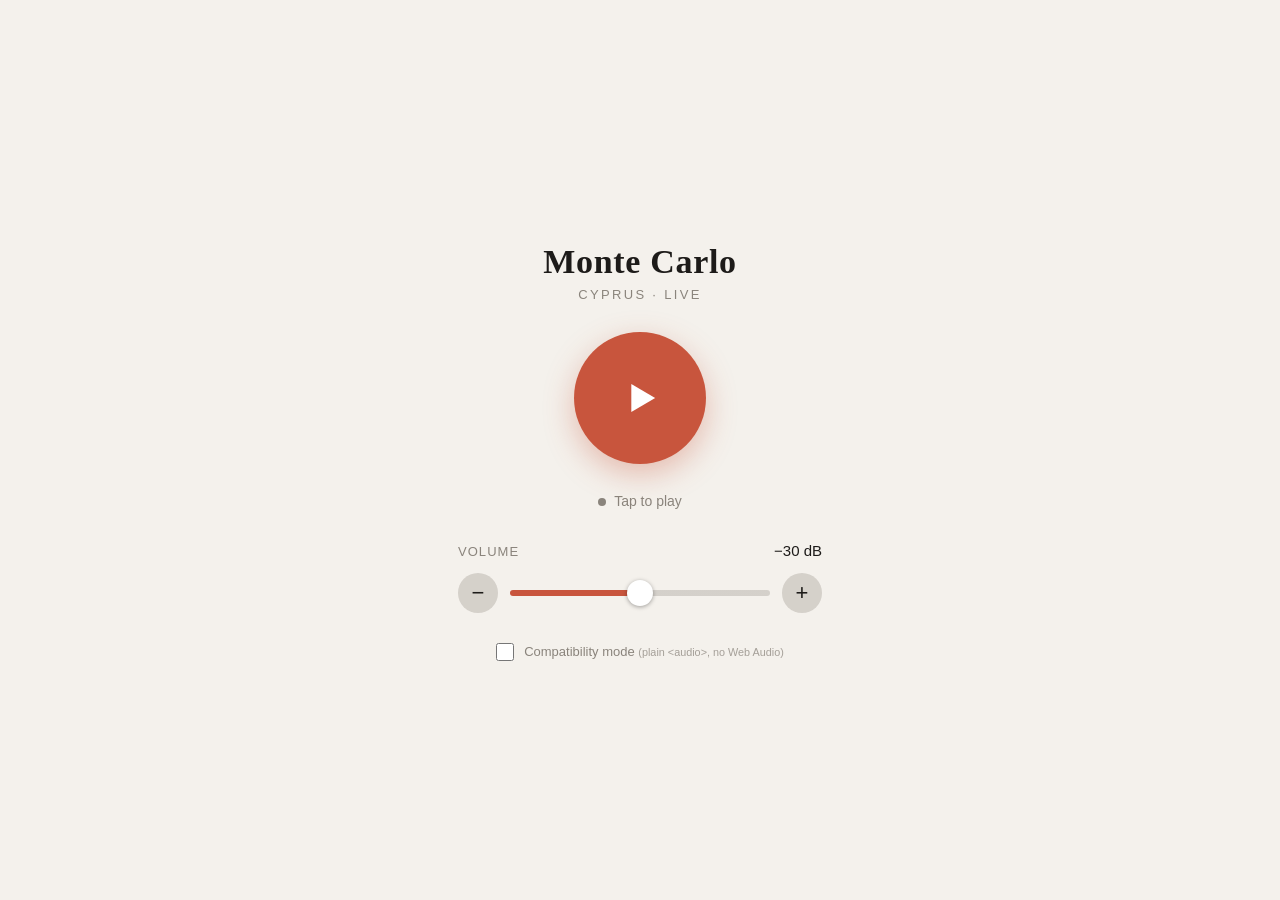
==== index.html @ e3ecef68 "Monte Carlo Cyprus Telegram Mini App: player with Web Audio dB volume Co-Authored-By: Claude Opus 5." ====
<!doctype html>
<html lang="en">
<head>
  <meta charset="utf-8">
  <meta name="viewport" content="width=device-width, initial-scale=1, viewport-fit=cover, user-scalable=no">
  <meta name="color-scheme" content="light dark">
  <title>Monte Carlo Cyprus · Live</title>
  <link rel="icon" href="icon.svg" type="image/svg+xml">
  <link rel="apple-touch-icon" href="icon-512.png">
  <link rel="stylesheet" href="style.css">
  <script src="https://telegram.org/js/telegram-web-app.js"></script>
</head>
<body>
  <main class="app">
    <header class="station">
      <h1 class="title">Monte Carlo</h1>
      <p class="subtitle">Cyprus · live</p>
    </header>

    <button id="play" class="play" type="button" aria-label="Play">
      <svg class="ico ico-play" viewBox="0 0 24 24" aria-hidden="true"><path d="M8 5.5v13l11-6.5z"/></svg>
      <svg class="ico ico-pause" viewBox="0 0 24 24" aria-hidden="true"><path d="M7 5h3.5v14H7zM13.5 5H17v14h-3.5z"/></svg>
    </button>

    <div id="status" class="status" data-state="idle" role="status" aria-live="polite">
      <span class="dot"></span><span id="status-text">Tap to play</span>
    </div>

    <section class="volume" aria-label="Volume">
      <div class="vol-head">
        <span class="label">Volume</span>
        <output id="vol-value" class="vol-value">-30 dB</output>
      </div>
      <div class="vol-row">
        <button id="vol-down" class="step" type="button" aria-label="Quieter">−</button>
        <input id="vol" type="range" min="-60" max="0" step="0.5" value="-30">
        <button id="vol-up" class="step" type="button" aria-label="Louder">+</button>
      </div>
      <p id="vol-note" class="note" hidden>Compatibility mode: use the phone volume buttons</p>
    </section>

    <label class="compat">
      <input id="compat" type="checkbox">
      <span>Compatibility mode <small>(plain &lt;audio&gt;, no Web Audio)</small></span>
    </label>
  </main>

  <script src="app.js"></script>
</body>
</html>
---- style.css ----
:root {
  /* Telegram sets --tg-theme-* on <html>; these are fallbacks for a normal browser */
  --bg: var(--tg-theme-bg-color, #f4f1ec);
  --text: var(--tg-theme-text-color, #1d1b19);
  --hint: var(--tg-theme-hint-color, #8a847c);
  --accent: var(--tg-theme-button-color, #c8553d);
  --accent-text: var(--tg-theme-button-text-color, #ffffff);
  --track: color-mix(in srgb, var(--hint) 30%, transparent);
  --ok: #3fae6a;
  --warn: #e0a030;
  --err: #d9534f;
}
@media (prefers-color-scheme: dark) {
  :root {
    --bg: var(--tg-theme-bg-color, #131211);
    --text: var(--tg-theme-text-color, #f1ede7);
    --hint: var(--tg-theme-hint-color, #8f8980);
    --accent: var(--tg-theme-button-color, #e0694f);
  }
}

* { box-sizing: border-box; -webkit-tap-highlight-color: transparent; }
html, body { height: 100%; margin: 0; }
body {
  background: var(--bg);
  color: var(--text);
  font: 16px/1.4 -apple-system, BlinkMacSystemFont, "SF Pro Text", "Segoe UI", Roboto, sans-serif;
  -webkit-user-select: none; user-select: none;
  overscroll-behavior: none;
}

.app {
  min-height: 100%;
  max-width: 420px;
  margin: 0 auto;
  padding: max(32px, env(safe-area-inset-top)) 28px max(28px, env(safe-area-inset-bottom));
  display: flex;
  flex-direction: column;
  align-items: center;
  justify-content: center;
  gap: 28px;
}

.station { text-align: center; }
.title {
  margin: 0;
  font: 600 34px/1.1 "Didot", "Bodoni 72", "Playfair Display", Georgia, serif;
  letter-spacing: 0.02em;
}
.subtitle {
  margin: 6px 0 0;
  color: var(--hint);
  font-size: 13px;
  letter-spacing: 0.18em;
  text-transform: uppercase;
}

.play {
  position: relative;
  width: 132px; height: 132px;
  border: 0; border-radius: 50%;
  background: var(--accent);
  color: var(--accent-text);
  display: grid; place-items: center;
  cursor: pointer;
  box-shadow: 0 10px 30px color-mix(in srgb, var(--accent) 35%, transparent);
  transition: transform .12s ease;
}
.play:active { transform: scale(.95); }
.play .ico { width: 52px; height: 52px; fill: currentColor; grid-area: 1 / 1; }
.play .ico-pause { display: none; }
.play.on .ico-play { display: none; }
.play.on .ico-pause { display: block; }
.play::after {
  content: ""; position: absolute; inset: -10px;
  border-radius: 50%;
  border: 2px solid var(--accent);
  opacity: 0;
}
.play.on.live::after { animation: ring 2.6s ease-out infinite; }
@keyframes ring {
  0% { transform: scale(.92); opacity: .45; }
  100% { transform: scale(1.18); opacity: 0; }
}

.status {
  display: flex; align-items: center; gap: 8px;
  color: var(--hint); font-size: 14px;
  min-height: 20px;
}
.dot { width: 8px; height: 8px; border-radius: 50%; background: var(--hint); }
.status[data-state="playing"] .dot { background: var(--ok); }
.status[data-state="loading"] .dot,
.status[data-state="reconnecting"] .dot { background: var(--warn); animation: blink 1s ease-in-out infinite; }
.status[data-state="error"] .dot { background: var(--err); }
@keyframes blink { 50% { opacity: .25; } }

.volume { width: 100%; }
.vol-head {
  display: flex; justify-content: space-between; align-items: baseline;
  margin-bottom: 10px; font-size: 13px;
}
.label { color: var(--hint); letter-spacing: .08em; text-transform: uppercase; }
.vol-value { font-variant-numeric: tabular-nums; font-size: 15px; }
.vol-row { display: flex; align-items: center; gap: 12px; }
.step {
  flex: none; width: 40px; height: 40px;
  border-radius: 50%; border: 0;
  background: var(--track); color: var(--text);
  font-size: 22px; line-height: 1; cursor: pointer;
}
.step:active { background: color-mix(in srgb, var(--accent) 30%, transparent); }

input[type="range"] {
  flex: 1; min-width: 0;
  -webkit-appearance: none; appearance: none;
  height: 44px; background: transparent; margin: 0;
  --p: 50%;
}
input[type="range"]::-webkit-slider-runnable-track {
  height: 6px; border-radius: 3px;
  background: linear-gradient(to right, var(--accent) var(--p), var(--track) var(--p));
}
input[type="range"]::-moz-range-track { height: 6px; border-radius: 3px; background: var(--track); }
input[type="range"]::-moz-range-progress { height: 6px; border-radius: 3px; background: var(--accent); }
input[type="range"]::-webkit-slider-thumb {
  -webkit-appearance: none;
  width: 26px; height: 26px; margin-top: -10px;
  border-radius: 50%; background: #fff;
  box-shadow: 0 1px 4px rgba(0,0,0,.35);
}
input[type="range"]::-moz-range-thumb {
  width: 26px; height: 26px; border: 0;
  border-radius: 50%; background: #fff;
  box-shadow: 0 1px 4px rgba(0,0,0,.35);
}
.volume.disabled .vol-row, .volume.disabled .vol-value { opacity: .35; pointer-events: none; }

.note { margin: 8px 0 0; color: var(--hint); font-size: 12px; text-align: center; }

.compat {
  display: flex; align-items: center; gap: 10px;
  color: var(--hint); font-size: 13px; cursor: pointer;
}
.compat input { width: 18px; height: 18px; accent-color: var(--accent); margin: 0; }
.compat small { opacity: .75; }
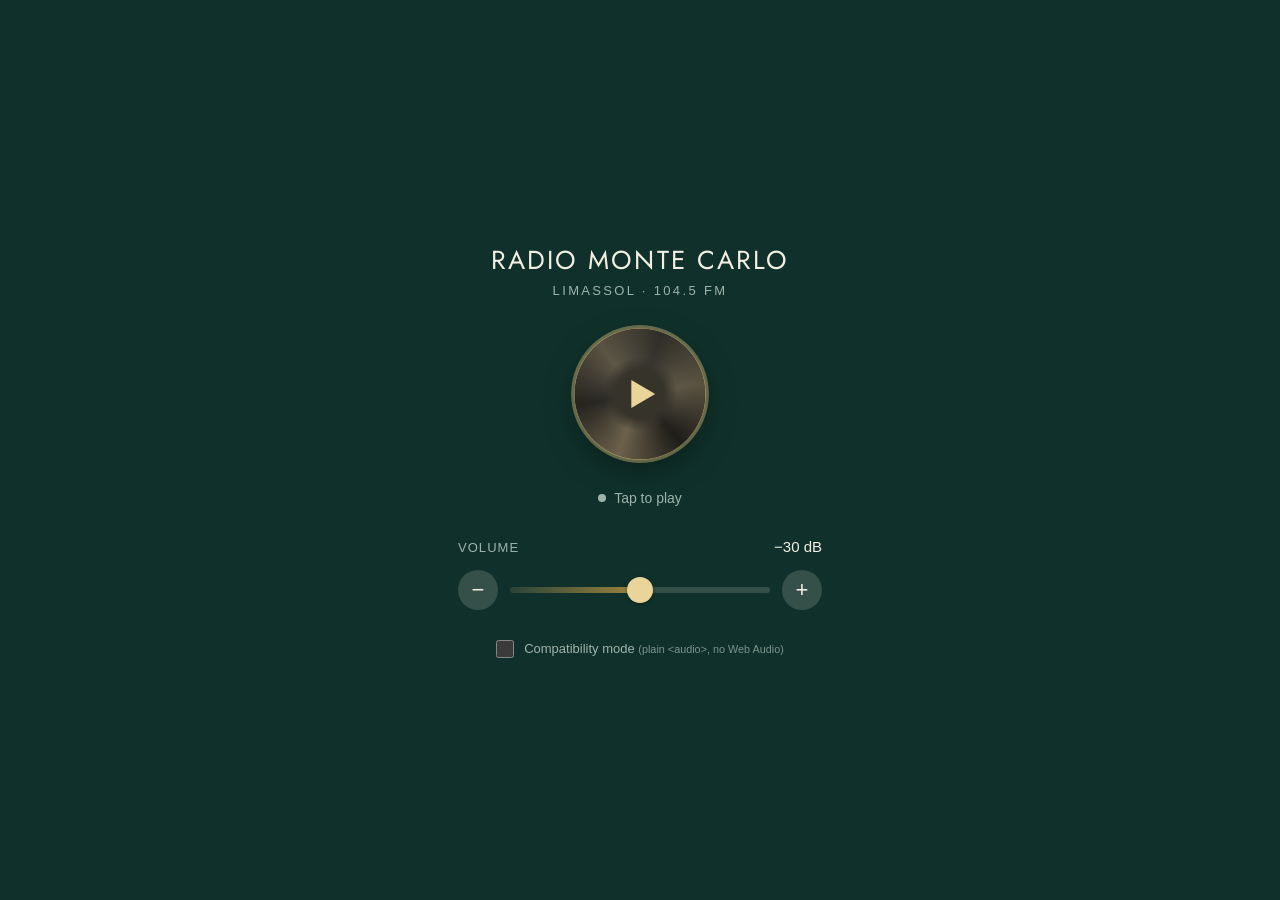
==== commit 68b56c31: "Redesign: station green, gunmetal button with orbiting gold rim light - fixed dark look in the stati" ====
--- a/index.html
+++ b/index.html
@@ -3,18 +3,22 @@
 <head>
   <meta charset="utf-8">
   <meta name="viewport" content="width=device-width, initial-scale=1, viewport-fit=cover, user-scalable=no">
-  <meta name="color-scheme" content="light dark">
-  <title>Monte Carlo Cyprus · Live</title>
+  <meta name="color-scheme" content="dark">
+  <meta name="theme-color" content="#10312b">
+  <title>Radio Monte Carlo · Limassol 104.5 FM</title>
   <link rel="icon" href="icon.svg" type="image/svg+xml">
   <link rel="apple-touch-icon" href="icon-512.png">
+  <link rel="preconnect" href="https://fonts.googleapis.com">
+  <link rel="preconnect" href="https://fonts.gstatic.com" crossorigin>
+  <link rel="stylesheet" href="https://fonts.googleapis.com/css2?family=Jost:wght@400&display=swap">
   <link rel="stylesheet" href="style.css">
   <script src="https://telegram.org/js/telegram-web-app.js"></script>
 </head>
 <body>
   <main class="app">
     <header class="station">
-      <h1 class="title">Monte Carlo</h1>
-      <p class="subtitle">Cyprus · live</p>
+      <h1 class="title">Radio Monte Carlo</h1>
+      <p class="subtitle">Limassol · 104.5 FM</p>
     </header>
 
     <button id="play" class="play" type="button" aria-label="Play">
--- a/style.css
+++ b/style.css
@@ -1,22 +1,22 @@
+/* One look, always dark: the station's bottle green, a gunmetal button and crown gold.
+   Telegram theme colours are not used on purpose; app.js paints the Telegram header to match. */
 :root {
-  /* Telegram sets --tg-theme-* on <html>; these are fallbacks for a normal browser */
-  --bg: var(--tg-theme-bg-color, #f4f1ec);
-  --text: var(--tg-theme-text-color, #1d1b19);
-  --hint: var(--tg-theme-hint-color, #8a847c);
-  --accent: var(--tg-theme-button-color, #c8553d);
-  --accent-text: var(--tg-theme-button-text-color, #ffffff);
-  --track: color-mix(in srgb, var(--hint) 30%, transparent);
+  color-scheme: dark;
+  --bg: #10312b;
+  --text: #f3eee2;
+  --hint: #9fb3ab;
+  --gold: #e9d49a;
+  --gold-hot: #ffd98a;
+  --track: rgba(243, 238, 226, .16);
+  --track-solid: #344f48;               /* same colour as --track, but opaque (used over the fill) */
+  --fill: linear-gradient(90deg, rgba(233, 212, 154, .12), #b8913f 60%, #f6e7b8);
+  --gunmetal:
+    radial-gradient(circle, #36332a 0 26%, transparent 40%),
+    radial-gradient(circle at 50% 40%, rgba(255, 255, 255, .08), transparent 60%),
+    conic-gradient(from 20deg, #2b2a24, #5a5241, #1e1d19, #6b604a, #24231f, #585040, #2b2a24);
   --ok: #3fae6a;
   --warn: #e0a030;
   --err: #d9534f;
-}
-@media (prefers-color-scheme: dark) {
-  :root {
-    --bg: var(--tg-theme-bg-color, #131211);
-    --text: var(--tg-theme-text-color, #f1ede7);
-    --hint: var(--tg-theme-hint-color, #8f8980);
-    --accent: var(--tg-theme-button-color, #e0694f);
-  }
 }
 
 * { box-sizing: border-box; -webkit-tap-highlight-color: transparent; }
@@ -44,8 +44,10 @@
 .station { text-align: center; }
 .title {
   margin: 0;
-  font: 600 34px/1.1 "Didot", "Bodoni 72", "Playfair Display", Georgia, serif;
-  letter-spacing: 0.02em;
+  font: 400 min(26px, 6.6vw)/1.15 "Jost", "Futura", "Avenir Next", "Century Gothic", sans-serif;
+  letter-spacing: 0.08em;
+  text-transform: uppercase;
+  white-space: nowrap;
 }
 .subtitle {
   margin: 6px 0 0;
@@ -55,15 +57,16 @@
   text-transform: uppercase;
 }
 
+/* ---- play button: gunmetal disc, gold icon, a gold light orbiting the rim while live ---- */
 .play {
   position: relative;
   width: 132px; height: 132px;
   border: 0; border-radius: 50%;
-  background: var(--accent);
-  color: var(--accent-text);
+  background: var(--gunmetal);
+  color: var(--gold);
   display: grid; place-items: center;
   cursor: pointer;
-  box-shadow: 0 10px 30px color-mix(in srgb, var(--accent) 35%, transparent);
+  box-shadow: 0 10px 30px rgba(0, 0, 0, .35);
   transition: transform .12s ease;
 }
 .play:active { transform: scale(.95); }
@@ -71,18 +74,28 @@
 .play .ico-pause { display: none; }
 .play.on .ico-play { display: none; }
 .play.on .ico-pause { display: block; }
+
 .play::after {
-  content: ""; position: absolute; inset: -10px;
+  --ring-mask: radial-gradient(farthest-side, transparent calc(100% - 4px), #000 calc(100% - 3.5px));
+  content: ""; position: absolute; inset: -3px;
   border-radius: 50%;
-  border: 2px solid var(--accent);
-  opacity: 0;
+  background: rgba(255, 217, 138, .2);  /* faint rim when idle */
+  -webkit-mask: var(--ring-mask); mask: var(--ring-mask);
+  filter: drop-shadow(0 0 5px var(--gold-hot)) drop-shadow(0 0 12px rgba(255, 217, 138, .5));
 }
-.play.on.live::after { animation: ring 2.6s ease-out infinite; }
-@keyframes ring {
-  0% { transform: scale(.92); opacity: .45; }
-  100% { transform: scale(1.18); opacity: 0; }
+.play.on.live::after {
+  background:
+    conic-gradient(from 0deg, transparent 0 60%, rgba(255, 217, 138, 0) 60%, rgba(255, 217, 138, .8) 85%,
+      #ffffff 93%, var(--gold-hot) 95%, transparent 98%),
+    rgba(255, 217, 138, .2);
+  animation: orbit 3.6s linear infinite;
+}
+@keyframes orbit { to { transform: rotate(1turn); } }
+@media (prefers-reduced-motion: reduce) {
+  .play.on.live::after { animation: none; }
 }
 
+/* ---- status ---- */
 .status {
   display: flex; align-items: center; gap: 8px;
   color: var(--hint); font-size: 14px;
@@ -95,6 +108,7 @@
 .status[data-state="error"] .dot { background: var(--err); }
 @keyframes blink { 50% { opacity: .25; } }
 
+/* ---- volume ---- */
 .volume { width: 100%; }
 .vol-head {
   display: flex; justify-content: space-between; align-items: baseline;
@@ -109,7 +123,7 @@
   background: var(--track); color: var(--text);
   font-size: 22px; line-height: 1; cursor: pointer;
 }
-.step:active { background: color-mix(in srgb, var(--accent) 30%, transparent); }
+.step:active { background: rgba(233, 212, 154, .3); }
 
 input[type="range"] {
   flex: 1; min-width: 0;
@@ -119,20 +133,24 @@
 }
 input[type="range"]::-webkit-slider-runnable-track {
   height: 6px; border-radius: 3px;
-  background: linear-gradient(to right, var(--accent) var(--p), var(--track) var(--p));
+  /* the gradient spans the whole track and is uncovered up to the thumb,
+     so the fill gets brighter as you turn it up */
+  background:
+    linear-gradient(to right, transparent var(--p), var(--track-solid) var(--p)),
+    var(--fill);
 }
 input[type="range"]::-moz-range-track { height: 6px; border-radius: 3px; background: var(--track); }
-input[type="range"]::-moz-range-progress { height: 6px; border-radius: 3px; background: var(--accent); }
+input[type="range"]::-moz-range-progress { height: 6px; border-radius: 3px; background: var(--fill); }
 input[type="range"]::-webkit-slider-thumb {
   -webkit-appearance: none;
   width: 26px; height: 26px; margin-top: -10px;
-  border-radius: 50%; background: #fff;
-  box-shadow: 0 1px 4px rgba(0,0,0,.35);
+  border-radius: 50%; background: var(--gold);
+  box-shadow: 0 1px 4px rgba(0, 0, 0, .35);
 }
 input[type="range"]::-moz-range-thumb {
   width: 26px; height: 26px; border: 0;
-  border-radius: 50%; background: #fff;
-  box-shadow: 0 1px 4px rgba(0,0,0,.35);
+  border-radius: 50%; background: var(--gold);
+  box-shadow: 0 1px 4px rgba(0, 0, 0, .35);
 }
 .volume.disabled .vol-row, .volume.disabled .vol-value { opacity: .35; pointer-events: none; }
 
@@ -142,5 +160,5 @@
   display: flex; align-items: center; gap: 10px;
   color: var(--hint); font-size: 13px; cursor: pointer;
 }
-.compat input { width: 18px; height: 18px; accent-color: var(--accent); margin: 0; }
+.compat input { width: 18px; height: 18px; accent-color: var(--gold); margin: 0; }
 .compat small { opacity: .75; }
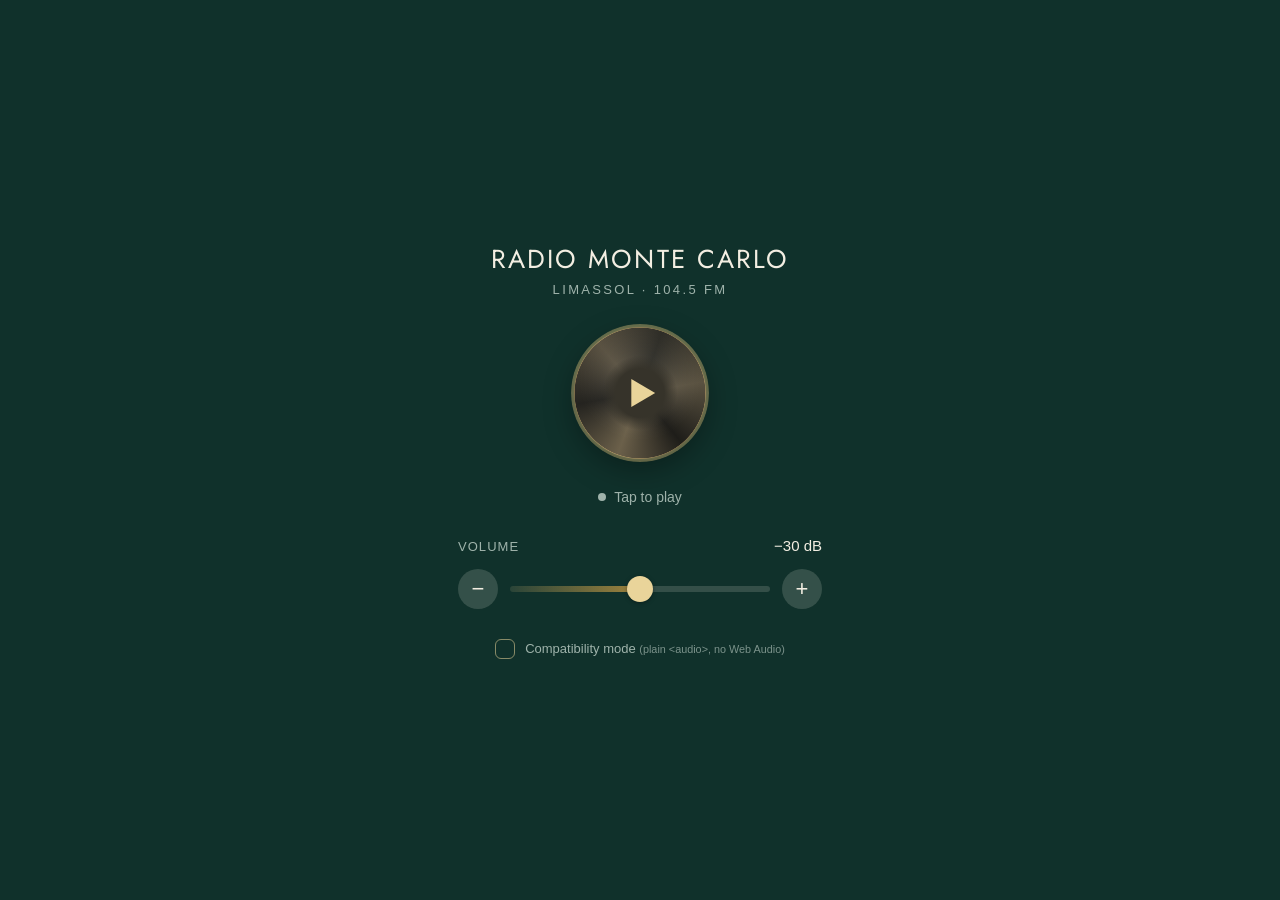
==== commit c7b38b47: "Home Screen app: web manifest, iOS meta and full-bleed icons; custom checkbox Co-Authored-By: Claude" ====
--- a/index.html
+++ b/index.html
@@ -7,7 +7,13 @@
   <meta name="theme-color" content="#10312b">
   <title>Radio Monte Carlo · Limassol 104.5 FM</title>
   <link rel="icon" href="icon.svg" type="image/svg+xml">
-  <link rel="apple-touch-icon" href="icon-512.png">
+  <!-- Home Screen app: opens full screen without the browser UI -->
+  <link rel="manifest" href="manifest.webmanifest">
+  <link rel="apple-touch-icon" href="apple-touch-icon.png">
+  <meta name="apple-mobile-web-app-capable" content="yes">
+  <meta name="mobile-web-app-capable" content="yes">
+  <meta name="apple-mobile-web-app-status-bar-style" content="black-translucent">
+  <meta name="apple-mobile-web-app-title" content="Monte Carlo">
   <link rel="preconnect" href="https://fonts.googleapis.com">
   <link rel="preconnect" href="https://fonts.gstatic.com" crossorigin>
   <link rel="stylesheet" href="https://fonts.googleapis.com/css2?family=Jost:wght@400&display=swap">
--- a/style.css
+++ b/style.css
@@ -160,5 +160,21 @@
   display: flex; align-items: center; gap: 10px;
   color: var(--hint); font-size: 13px; cursor: pointer;
 }
-.compat input { width: 18px; height: 18px; accent-color: var(--gold); margin: 0; }
+/* custom checkbox: iOS ignores accent-color and draws a black box */
+.compat input {
+  -webkit-appearance: none; appearance: none;
+  flex: none; width: 20px; height: 20px; margin: 0;
+  border-radius: 6px;
+  border: 1.5px solid rgba(233, 212, 154, .55);
+  background: transparent;
+  display: grid; place-items: center;
+}
+.compat input::after {
+  content: ""; width: 10px; height: 6px; margin-top: -2px;
+  border: solid var(--bg); border-width: 0 0 2px 2px;
+  transform: rotate(-45deg);
+  opacity: 0;
+}
+.compat input:checked { background: var(--gold); border-color: var(--gold); }
+.compat input:checked::after { opacity: 1; }
 .compat small { opacity: .75; }
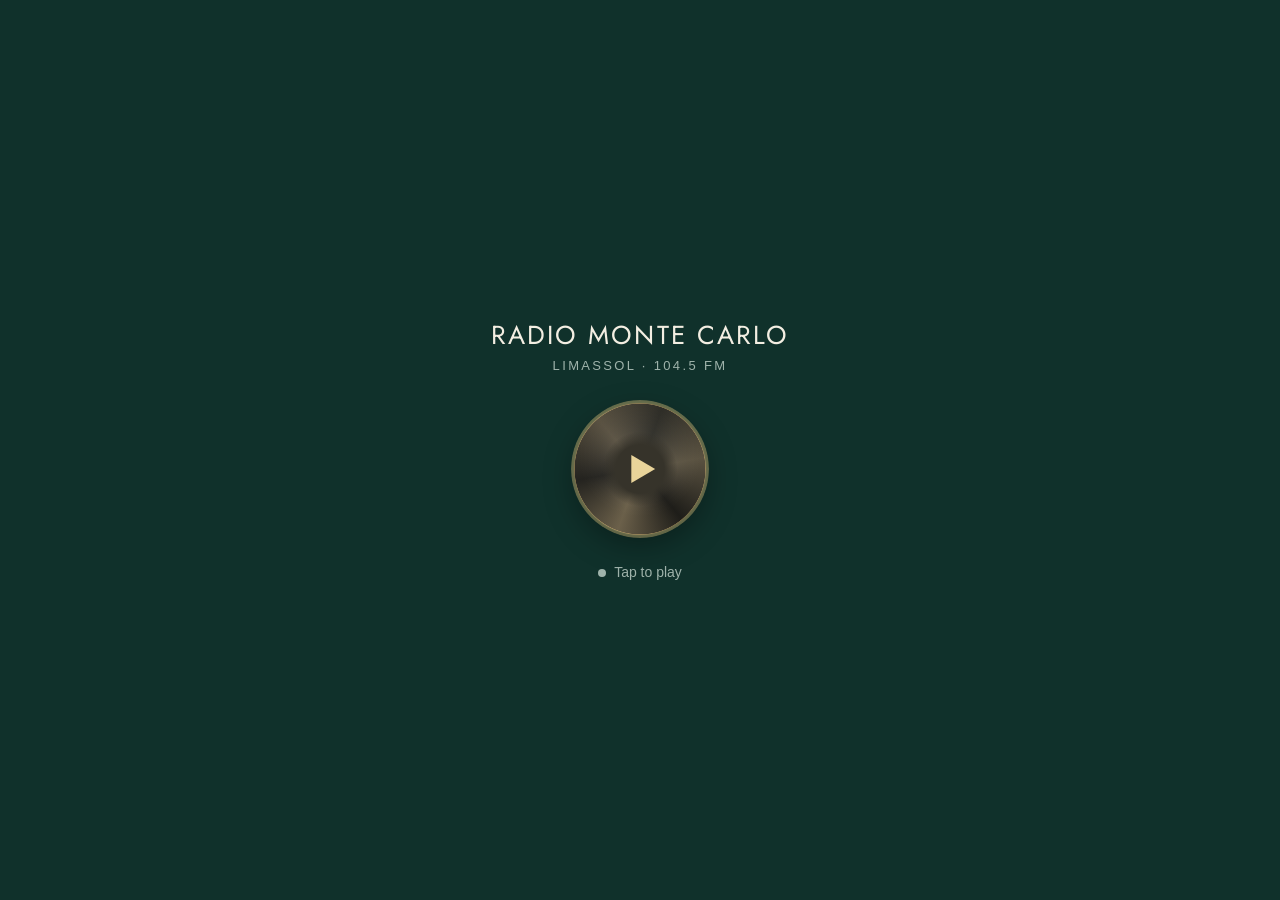
==== commit c38cb1c0: "Now playing (song, artist, lock screen); hide volume slider and compat toggle - now playing from the" ====
--- a/index.html
+++ b/index.html
@@ -36,7 +36,14 @@
       <span class="dot"></span><span id="status-text">Tap to play</span>
     </div>
 
-    <section class="volume" aria-label="Volume">
+    <section id="now" class="now" aria-live="polite" hidden>
+      <p class="now-label">Now playing</p>
+      <p id="now-title" class="now-title"></p>
+      <p id="now-artist" class="now-artist"></p>
+    </section>
+
+    <!-- volume and compatibility mode: kept in code, hidden (on iPhone the slider has no effect) -->
+    <section class="volume" aria-label="Volume" hidden>
       <div class="vol-head">
         <span class="label">Volume</span>
         <output id="vol-value" class="vol-value">-30 dB</output>
@@ -49,7 +56,7 @@
       <p id="vol-note" class="note" hidden>Compatibility mode: use the phone volume buttons</p>
     </section>
 
-    <label class="compat">
+    <label class="compat" hidden>
       <input id="compat" type="checkbox">
       <span>Compatibility mode <small>(plain &lt;audio&gt;, no Web Audio)</small></span>
     </label>
--- a/style.css
+++ b/style.css
@@ -20,6 +20,7 @@
 }
 
 * { box-sizing: border-box; -webkit-tap-highlight-color: transparent; }
+[hidden] { display: none !important; }
 html, body { height: 100%; margin: 0; }
 body {
   background: var(--bg);
@@ -108,6 +109,31 @@
 .status[data-state="error"] .dot { background: var(--err); }
 @keyframes blink { 50% { opacity: .25; } }
 
+/* ---- now playing ---- */
+.now {
+  width: 100%;
+  min-height: 92px;              /* keeps the layout still when the song changes */
+  text-align: center;
+  animation: fade .5s ease;
+}
+.now p { margin: 0; }
+.now-label {
+  color: var(--hint); font-size: 11px;
+  letter-spacing: .2em; text-transform: uppercase;
+}
+.now-title {
+  margin-top: 10px !important;
+  font-size: 20px; line-height: 1.25; font-weight: 500;
+  display: -webkit-box; -webkit-line-clamp: 2; -webkit-box-orient: vertical; overflow: hidden;
+}
+.now-artist {
+  margin-top: 4px !important;
+  color: var(--gold); font-size: 14px;
+  letter-spacing: .12em; text-transform: uppercase;
+  white-space: nowrap; overflow: hidden; text-overflow: ellipsis;
+}
+@keyframes fade { from { opacity: 0; transform: translateY(4px); } to { opacity: 1; transform: none; } }
+
 /* ---- volume ---- */
 .volume { width: 100%; }
 .vol-head {
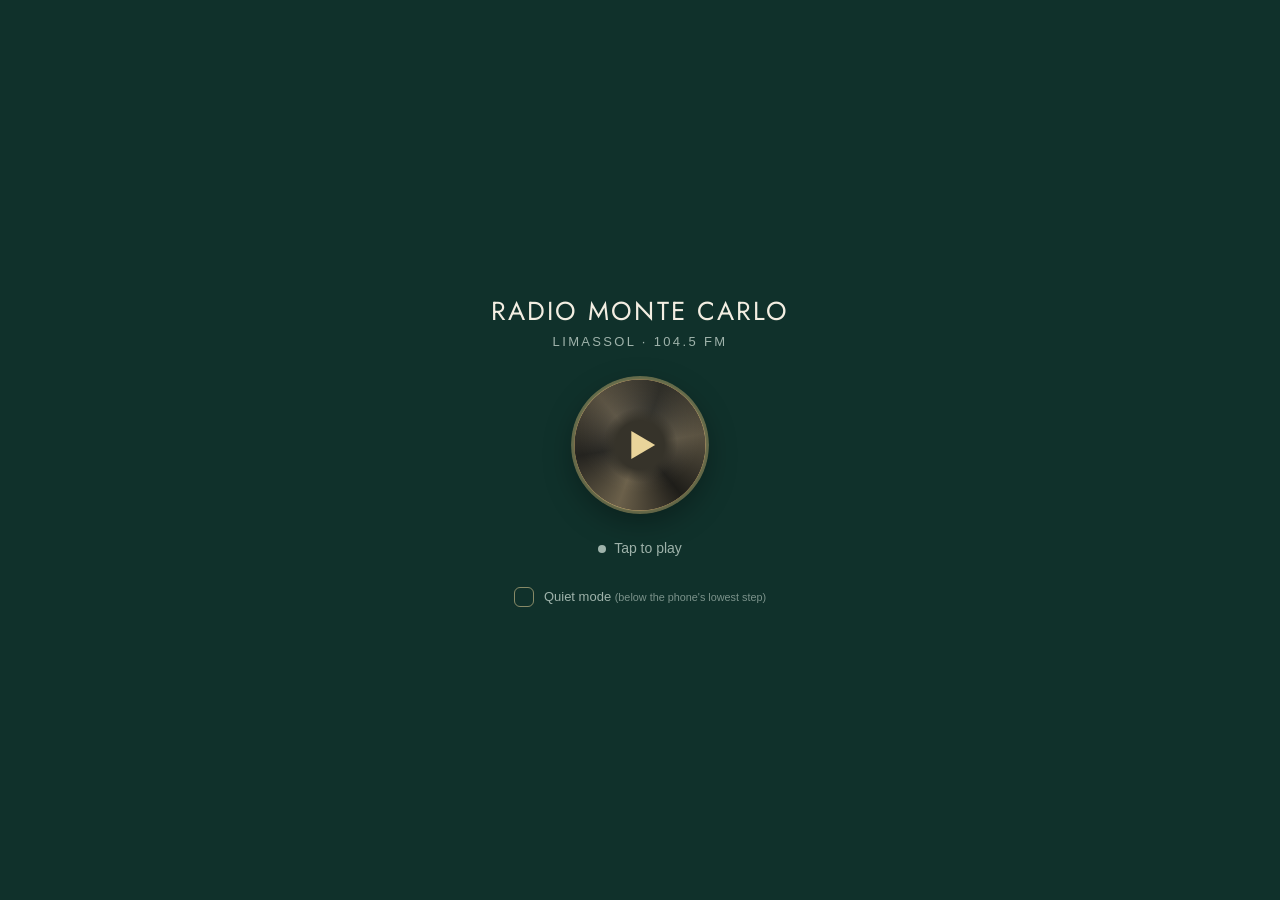
==== commit bbcf3884: "Quiet mode: attenuate below the phone's lowest volume step Fetch the MP3 stream, decode it in overla" ====
--- a/index.html
+++ b/index.html
@@ -42,24 +42,24 @@
       <p id="now-artist" class="now-artist"></p>
     </section>
 
-    <!-- volume and compatibility mode: kept in code, hidden (on iPhone the slider has no effect) -->
-    <section class="volume" aria-label="Volume" hidden>
+    <!-- quiet mode: own decoder + gain, for speakers whose lowest volume step is still too loud -->
+    <label class="compat">
+      <input id="quiet" type="checkbox">
+      <span>Quiet mode <small>(below the phone's lowest step)</small></span>
+    </label>
+
+    <section class="volume" aria-label="Quiet level" hidden>
       <div class="vol-head">
-        <span class="label">Volume</span>
-        <output id="vol-value" class="vol-value">-30 dB</output>
+        <span class="label">Level</span>
+        <output id="vol-value" class="vol-value">25%</output>
       </div>
       <div class="vol-row">
         <button id="vol-down" class="step" type="button" aria-label="Quieter">−</button>
-        <input id="vol" type="range" min="-60" max="0" step="0.5" value="-30">
+        <input id="vol" type="range" min="0" max="100" step="1" value="60">
         <button id="vol-up" class="step" type="button" aria-label="Louder">+</button>
       </div>
-      <p id="vol-note" class="note" hidden>Compatibility mode: use the phone volume buttons</p>
+      <p class="note">Phone at its lowest step, fine-tune here</p>
     </section>
-
-    <label class="compat" hidden>
-      <input id="compat" type="checkbox">
-      <span>Compatibility mode <small>(plain &lt;audio&gt;, no Web Audio)</small></span>
-    </label>
   </main>
 
   <script src="app.js"></script>
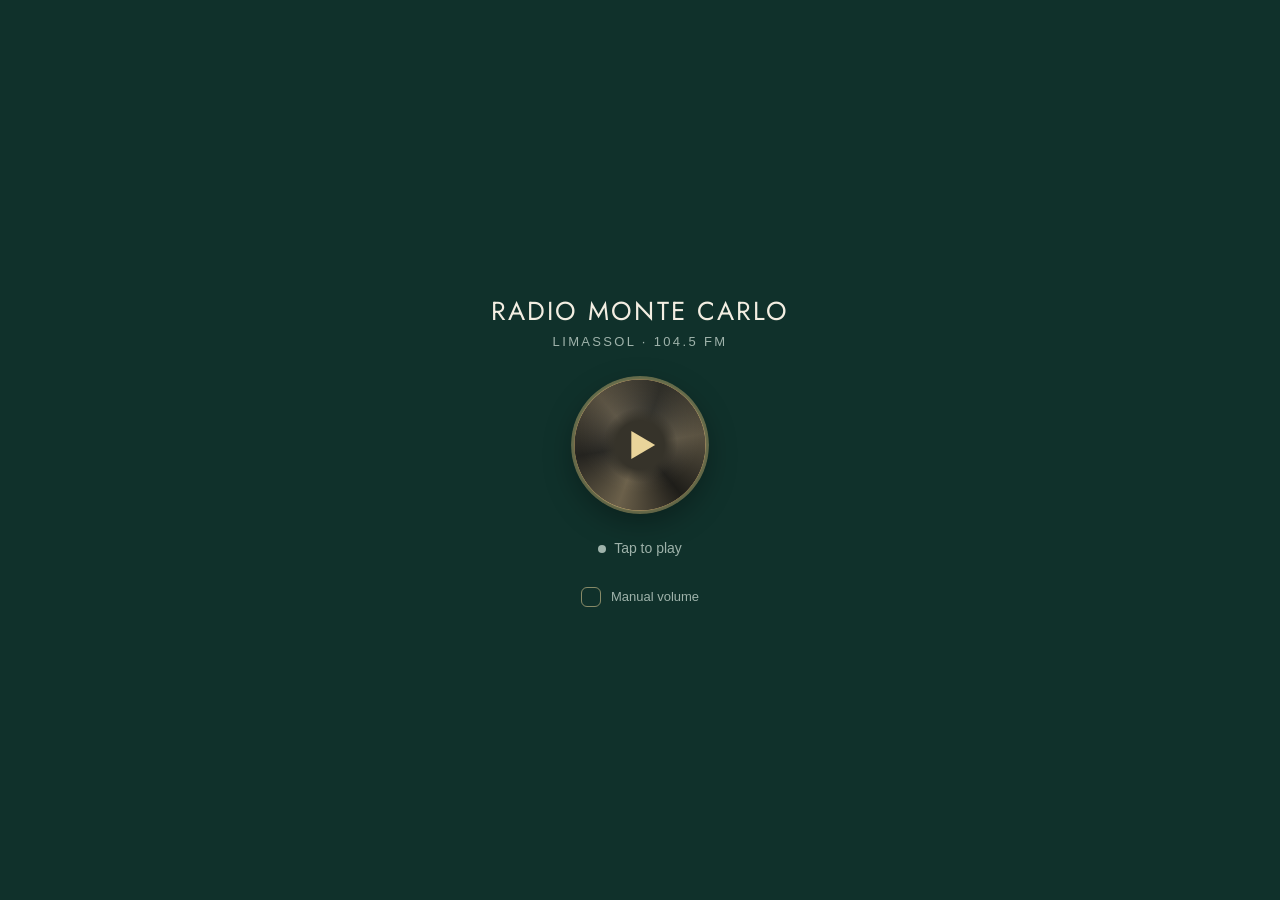
==== commit 3caddc60: "Manual volume: rename quiet mode, remove test page and diagnostics Co-Authored-By: Claude Opus 5.5 <" ====
--- a/index.html
+++ b/index.html
@@ -42,15 +42,15 @@
       <p id="now-artist" class="now-artist"></p>
     </section>
 
-    <!-- quiet mode: own decoder + gain, for speakers whose lowest volume step is still too loud -->
+    <!-- manual volume ("quiet mode" in code): own decoder + gain, for speakers whose lowest step is still too loud -->
     <label class="compat">
       <input id="quiet" type="checkbox">
-      <span>Quiet mode <small>(below the phone's lowest step)</small></span>
+      <span>Manual volume</span>
     </label>
 
-    <section class="volume" aria-label="Quiet level" hidden>
+    <section class="volume" aria-label="Manual volume" hidden>
       <div class="vol-head">
-        <span class="label">Level</span>
+        <span class="label">Volume</span>
         <output id="vol-value" class="vol-value">25%</output>
       </div>
       <div class="vol-row">
@@ -58,7 +58,7 @@
         <input id="vol" type="range" min="0" max="100" step="1" value="60">
         <button id="vol-up" class="step" type="button" aria-label="Louder">+</button>
       </div>
-      <p class="note">Phone at its lowest step, fine-tune here</p>
+      <p class="note">Goes below the phone's lowest step</p>
     </section>
   </main>
 
